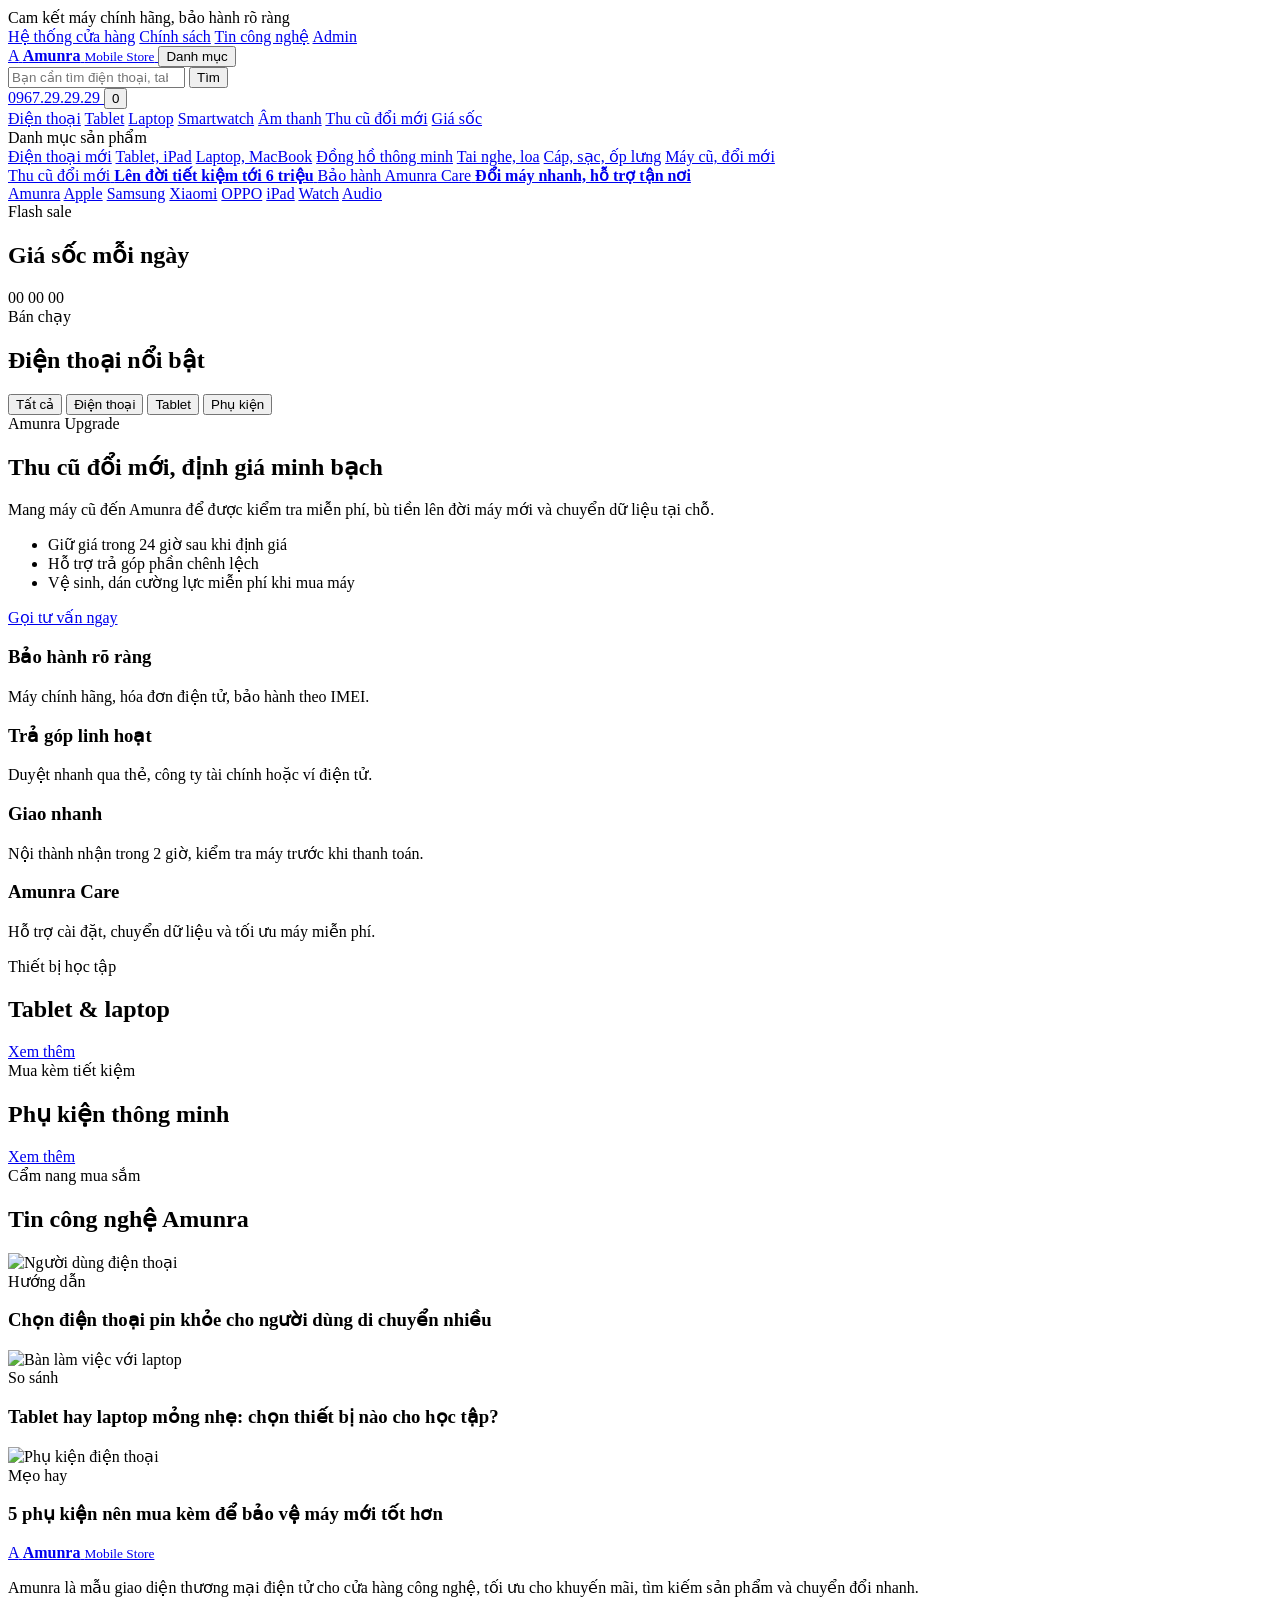
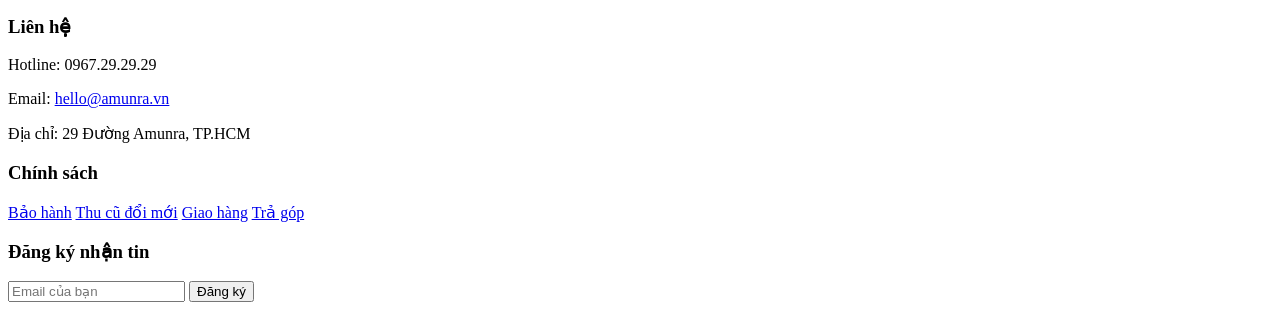
==== index.html @ 40d0ce1c "Add index.html" ====
<!doctype html>
<html lang="vi">
  <head>
    <meta charset="UTF-8" />
    <meta name="viewport" content="width=device-width, initial-scale=1.0" />
    <meta
      name="description"
      content="Amunra Mobile - website bán điện thoại, tablet, laptop, smartwatch và phụ kiện công nghệ với giao diện hiện đại."
    />
    <title>Amunra Mobile | Điện thoại, Tablet, Laptop, Phụ kiện</title>
    <link rel="stylesheet" href="./styles.css" />
    <script src="https://unpkg.com/lucide@latest/dist/umd/lucide.min.js" defer></script>
    <script src="./data.js" defer></script>
    <script src="./script.js" defer></script>
  </head>
  <body>
    <div class="top-strip">
      <div class="container top-strip__inner">
        <span data-content="topMessage">Cam kết máy chính hãng, bảo hành rõ ràng</span>
        <nav aria-label="Liên kết nhanh">
          <a href="#stores">Hệ thống cửa hàng</a>
          <a href="#policies">Chính sách</a>
          <a href="#news">Tin công nghệ</a>
          <a href="./admin.html">Admin</a>
        </nav>
      </div>
    </div>

    <header class="site-header">
      <div class="container header-main">
        <a class="brand" href="#" aria-label="Amunra Mobile">
          <span class="brand__mark">A</span>
          <span>
            <strong data-content="brandName">Amunra</strong>
            <small data-content="brandSubtitle">Mobile Store</small>
          </span>
        </a>

        <button class="category-trigger" type="button" data-menu-toggle aria-expanded="false">
          <i data-lucide="menu"></i>
          <span>Danh mục</span>
        </button>

        <form class="search" role="search">
          <i data-lucide="search"></i>
          <input
            id="siteSearch"
            type="search"
            placeholder="Bạn cần tìm điện thoại, tablet, phụ kiện..."
            autocomplete="off"
          />
          <button type="submit">Tìm</button>
        </form>

        <div class="header-actions" aria-label="Tiện ích">
          <a href="tel:0967292929" class="header-action" data-hotline-link>
            <i data-lucide="phone-call"></i>
            <span data-content="hotline">0967.29.29.29</span>
          </a>
          <button class="header-action cart-button" type="button" aria-label="Giỏ hàng">
            <i data-lucide="shopping-cart"></i>
            <span id="cartCount">0</span>
          </button>
        </div>
      </div>

      <nav class="category-nav" aria-label="Ngành hàng">
        <div class="container category-nav__inner">
          <a href="#phones">Điện thoại</a>
          <a href="#computers">Tablet</a>
          <a href="#computers">Laptop</a>
          <a href="#accessories">Smartwatch</a>
          <a href="#accessories">Âm thanh</a>
          <a href="#tradein">Thu cũ đổi mới</a>
          <a href="#deals">Giá sốc</a>
        </div>
      </nav>
    </header>

    <main>
      <section class="hero-section">
        <div class="container hero-grid">
          <aside class="category-panel" data-menu-panel>
            <div class="category-panel__title">
              <i data-lucide="layout-grid"></i>
              <span>Danh mục sản phẩm</span>
            </div>
            <a href="#phones"><i data-lucide="smartphone"></i> Điện thoại mới</a>
            <a href="#computers"><i data-lucide="tablet"></i> Tablet, iPad</a>
            <a href="#computers"><i data-lucide="laptop"></i> Laptop, MacBook</a>
            <a href="#accessories"><i data-lucide="watch"></i> Đồng hồ thông minh</a>
            <a href="#accessories"><i data-lucide="headphones"></i> Tai nghe, loa</a>
            <a href="#accessories"><i data-lucide="cable"></i> Cáp, sạc, ốp lưng</a>
            <a href="#tradein"><i data-lucide="refresh-cw"></i> Máy cũ, đổi mới</a>
          </aside>

          <section id="heroSlider" class="hero-slider" aria-label="Khuyến mãi nổi bật"></section>

          <aside class="promo-stack" aria-label="Ưu đãi phụ">
            <a class="mini-promo mini-promo--dark" href="#tradein">
              <span data-content="promoOneLabel">Thu cũ đổi mới</span>
              <strong data-content="promoOneTitle">Lên đời tiết kiệm tới 6 triệu</strong>
            </a>
            <a class="mini-promo mini-promo--light" href="#policies">
              <span data-content="promoTwoLabel">Bảo hành Amunra Care</span>
              <strong data-content="promoTwoTitle">Đổi máy nhanh, hỗ trợ tận nơi</strong>
            </a>
          </aside>
        </div>
      </section>

      <section class="container brand-row" aria-label="Thương hiệu nổi bật">
        <a href="#phones">Amunra</a>
        <a href="#phones">Apple</a>
        <a href="#phones">Samsung</a>
        <a href="#phones">Xiaomi</a>
        <a href="#phones">OPPO</a>
        <a href="#computers">iPad</a>
        <a href="#accessories">Watch</a>
        <a href="#accessories">Audio</a>
      </section>

      <section id="deals" class="container section-shell section-shell--sale">
        <div class="section-heading">
          <div>
            <span class="eyebrow">Flash sale</span>
            <h2>Giá sốc mỗi ngày</h2>
          </div>
          <div class="countdown" aria-label="Thời gian còn lại">
            <span id="hours">00</span>
            <span id="minutes">00</span>
            <span id="seconds">00</span>
          </div>
        </div>
        <div id="flashGrid" class="product-grid product-grid--sale"></div>
      </section>

      <section id="phones" class="container section-shell">
        <div class="section-heading section-heading--with-tabs">
          <div>
            <span class="eyebrow">Bán chạy</span>
            <h2>Điện thoại nổi bật</h2>
          </div>
          <div class="tabs" role="tablist" aria-label="Lọc sản phẩm">
            <button class="is-active" type="button" data-filter="all">Tất cả</button>
            <button type="button" data-filter="phone">Điện thoại</button>
            <button type="button" data-filter="tablet">Tablet</button>
            <button type="button" data-filter="accessory">Phụ kiện</button>
          </div>
        </div>
        <div id="productGrid" class="product-grid"></div>
      </section>

      <section class="container split-feature" id="tradein">
        <div class="trade-card">
          <span class="eyebrow" data-content="tradeEyebrow">Amunra Upgrade</span>
          <h2 data-content="tradeTitle">Thu cũ đổi mới, định giá minh bạch</h2>
          <p data-content="tradeDescription">
            Mang máy cũ đến Amunra để được kiểm tra miễn phí, bù tiền lên đời máy mới và
            chuyển dữ liệu tại chỗ.
          </p>
          <ul>
            <li>Giữ giá trong 24 giờ sau khi định giá</li>
            <li>Hỗ trợ trả góp phần chênh lệch</li>
            <li>Vệ sinh, dán cường lực miễn phí khi mua máy</li>
          </ul>
          <a href="tel:0967292929" class="secondary-link" data-hotline-link>Gọi tư vấn ngay</a>
        </div>
        <div class="service-grid" id="policies">
          <article>
            <i data-lucide="shield-check"></i>
            <h3>Bảo hành rõ ràng</h3>
            <p>Máy chính hãng, hóa đơn điện tử, bảo hành theo IMEI.</p>
          </article>
          <article>
            <i data-lucide="badge-percent"></i>
            <h3>Trả góp linh hoạt</h3>
            <p>Duyệt nhanh qua thẻ, công ty tài chính hoặc ví điện tử.</p>
          </article>
          <article>
            <i data-lucide="truck"></i>
            <h3>Giao nhanh</h3>
            <p>Nội thành nhận trong 2 giờ, kiểm tra máy trước khi thanh toán.</p>
          </article>
          <article>
            <i data-lucide="sparkles"></i>
            <h3>Amunra Care</h3>
            <p>Hỗ trợ cài đặt, chuyển dữ liệu và tối ưu máy miễn phí.</p>
          </article>
        </div>
      </section>

      <section class="container section-shell compact-sections">
        <article id="computers">
          <div class="section-heading">
            <div>
              <span class="eyebrow">Thiết bị học tập</span>
              <h2>Tablet & laptop</h2>
            </div>
            <a href="#phones">Xem thêm</a>
          </div>
          <div id="computerGrid" class="mini-grid"></div>
        </article>
        <article id="accessories">
          <div class="section-heading">
            <div>
              <span class="eyebrow">Mua kèm tiết kiệm</span>
              <h2>Phụ kiện thông minh</h2>
            </div>
            <a href="#phones">Xem thêm</a>
          </div>
          <div id="accessoryGrid" class="mini-grid"></div>
        </article>
      </section>

      <section id="news" class="container news-section">
        <div class="section-heading">
          <div>
            <span class="eyebrow">Cẩm nang mua sắm</span>
            <h2>Tin công nghệ Amunra</h2>
          </div>
        </div>
        <div class="news-grid">
          <article>
            <img
              src="https://images.unsplash.com/photo-1491933382434-500287f9b54b?auto=format&fit=crop&w=800&q=80"
              alt="Người dùng điện thoại"
            />
            <div>
              <span>Hướng dẫn</span>
              <h3>Chọn điện thoại pin khỏe cho người dùng di chuyển nhiều</h3>
            </div>
          </article>
          <article>
            <img
              src="https://images.unsplash.com/photo-1541807084-5c52b6b3adef?auto=format&fit=crop&w=800&q=80"
              alt="Bàn làm việc với laptop"
            />
            <div>
              <span>So sánh</span>
              <h3>Tablet hay laptop mỏng nhẹ: chọn thiết bị nào cho học tập?</h3>
            </div>
          </article>
          <article>
            <img
              src="https://images.unsplash.com/photo-1603791440384-56cd371ee9a7?auto=format&fit=crop&w=800&q=80"
              alt="Phụ kiện điện thoại"
            />
            <div>
              <span>Mẹo hay</span>
              <h3>5 phụ kiện nên mua kèm để bảo vệ máy mới tốt hơn</h3>
            </div>
          </article>
        </div>
      </section>
    </main>

    <footer class="site-footer" id="stores">
      <div class="container footer-grid">
        <div>
          <a class="brand brand--footer" href="#">
            <span class="brand__mark">A</span>
            <span>
              <strong data-content="brandName">Amunra</strong>
              <small data-content="brandSubtitle">Mobile Store</small>
            </span>
          </a>
          <p data-content="footerIntro">
            Amunra là mẫu giao diện thương mại điện tử cho cửa hàng công nghệ, tối ưu
            cho khuyến mãi, tìm kiếm sản phẩm và chuyển đổi nhanh.
          </p>
        </div>
        <div>
          <h3>Liên hệ</h3>
          <p>Hotline: <span data-content="hotline">0967.29.29.29</span></p>
          <p>Email: <a href="mailto:hello@amunra.vn" data-email-link data-content="email">hello@amunra.vn</a></p>
          <p>Địa chỉ: <span data-content="address">29 Đường Amunra, TP.HCM</span></p>
        </div>
        <div>
          <h3>Chính sách</h3>
          <a href="#policies">Bảo hành</a>
          <a href="#tradein">Thu cũ đổi mới</a>
          <a href="#policies">Giao hàng</a>
          <a href="#policies">Trả góp</a>
        </div>
        <div>
          <h3>Đăng ký nhận tin</h3>
          <form class="newsletter">
            <input type="email" placeholder="Email của bạn" aria-label="Email đăng ký" />
            <button type="submit">Đăng ký</button>
          </form>
        </div>
      </div>
    </footer>
  </body>
</html>
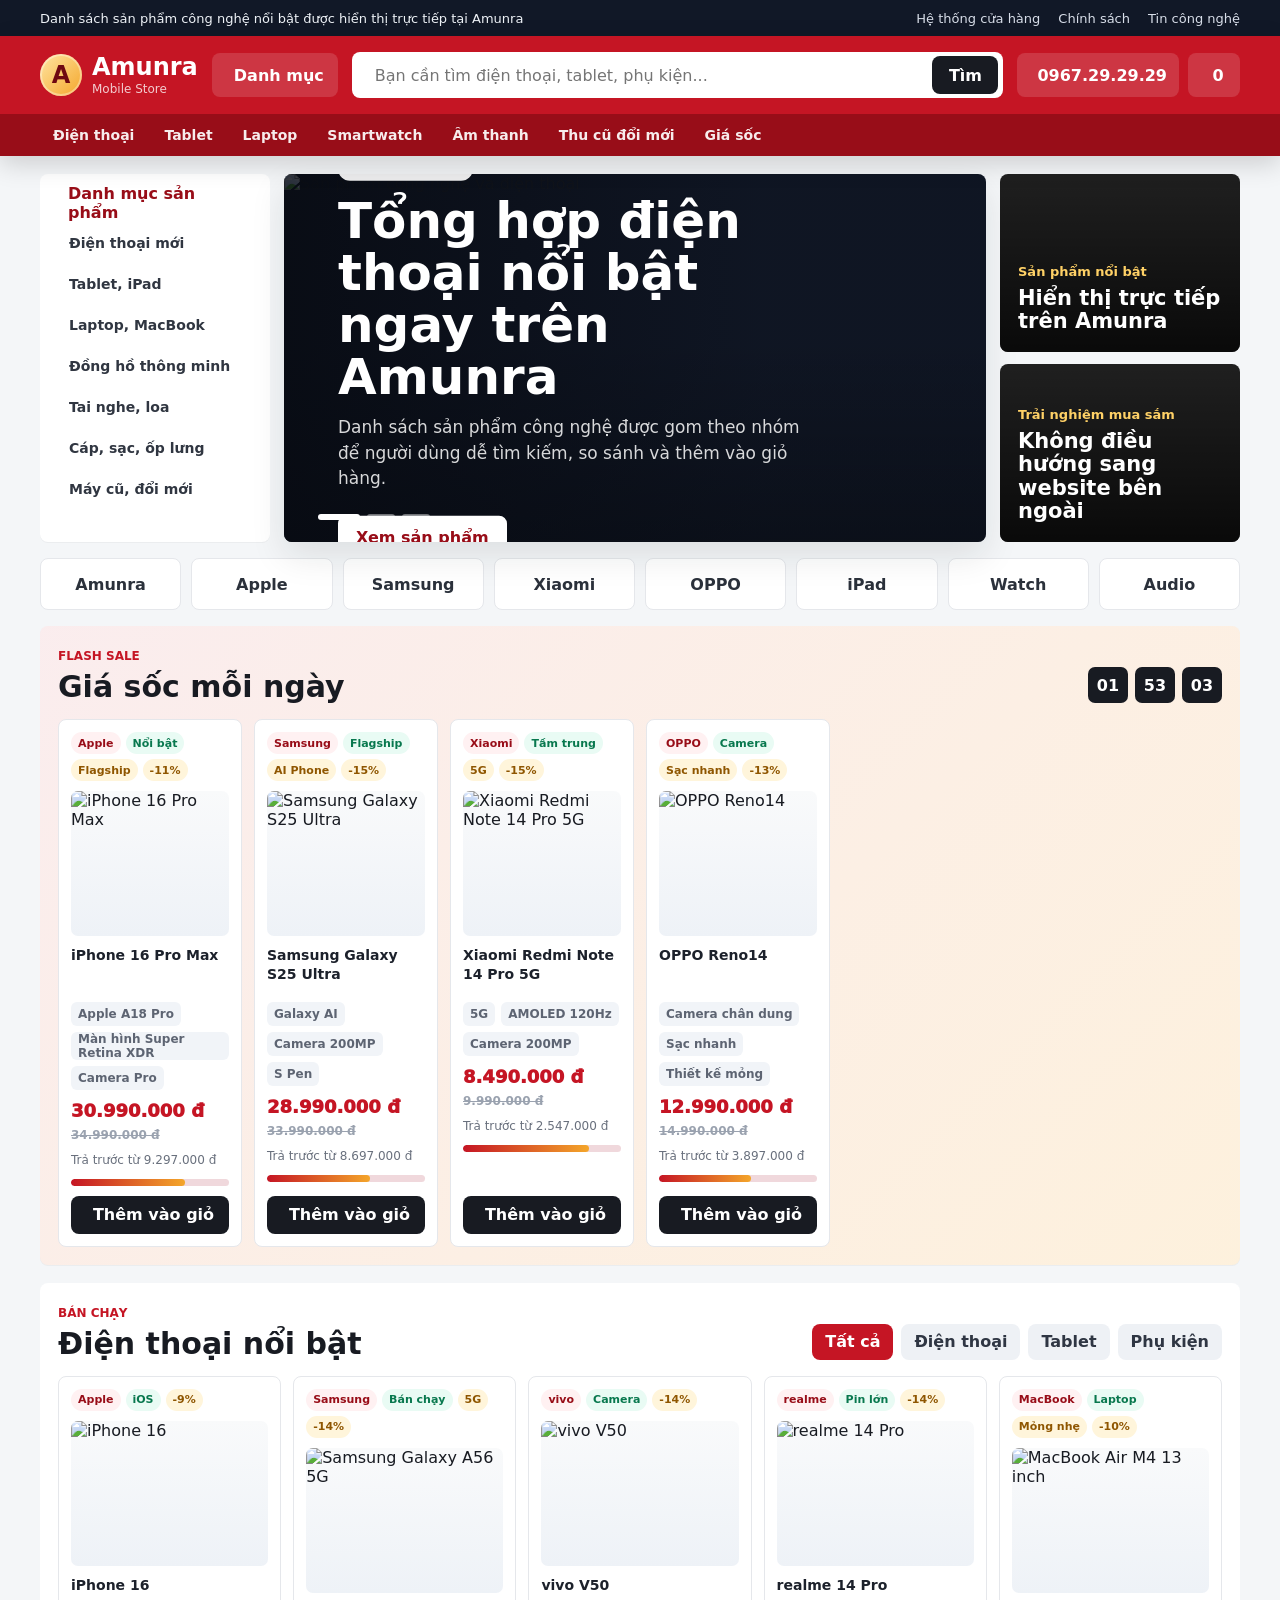
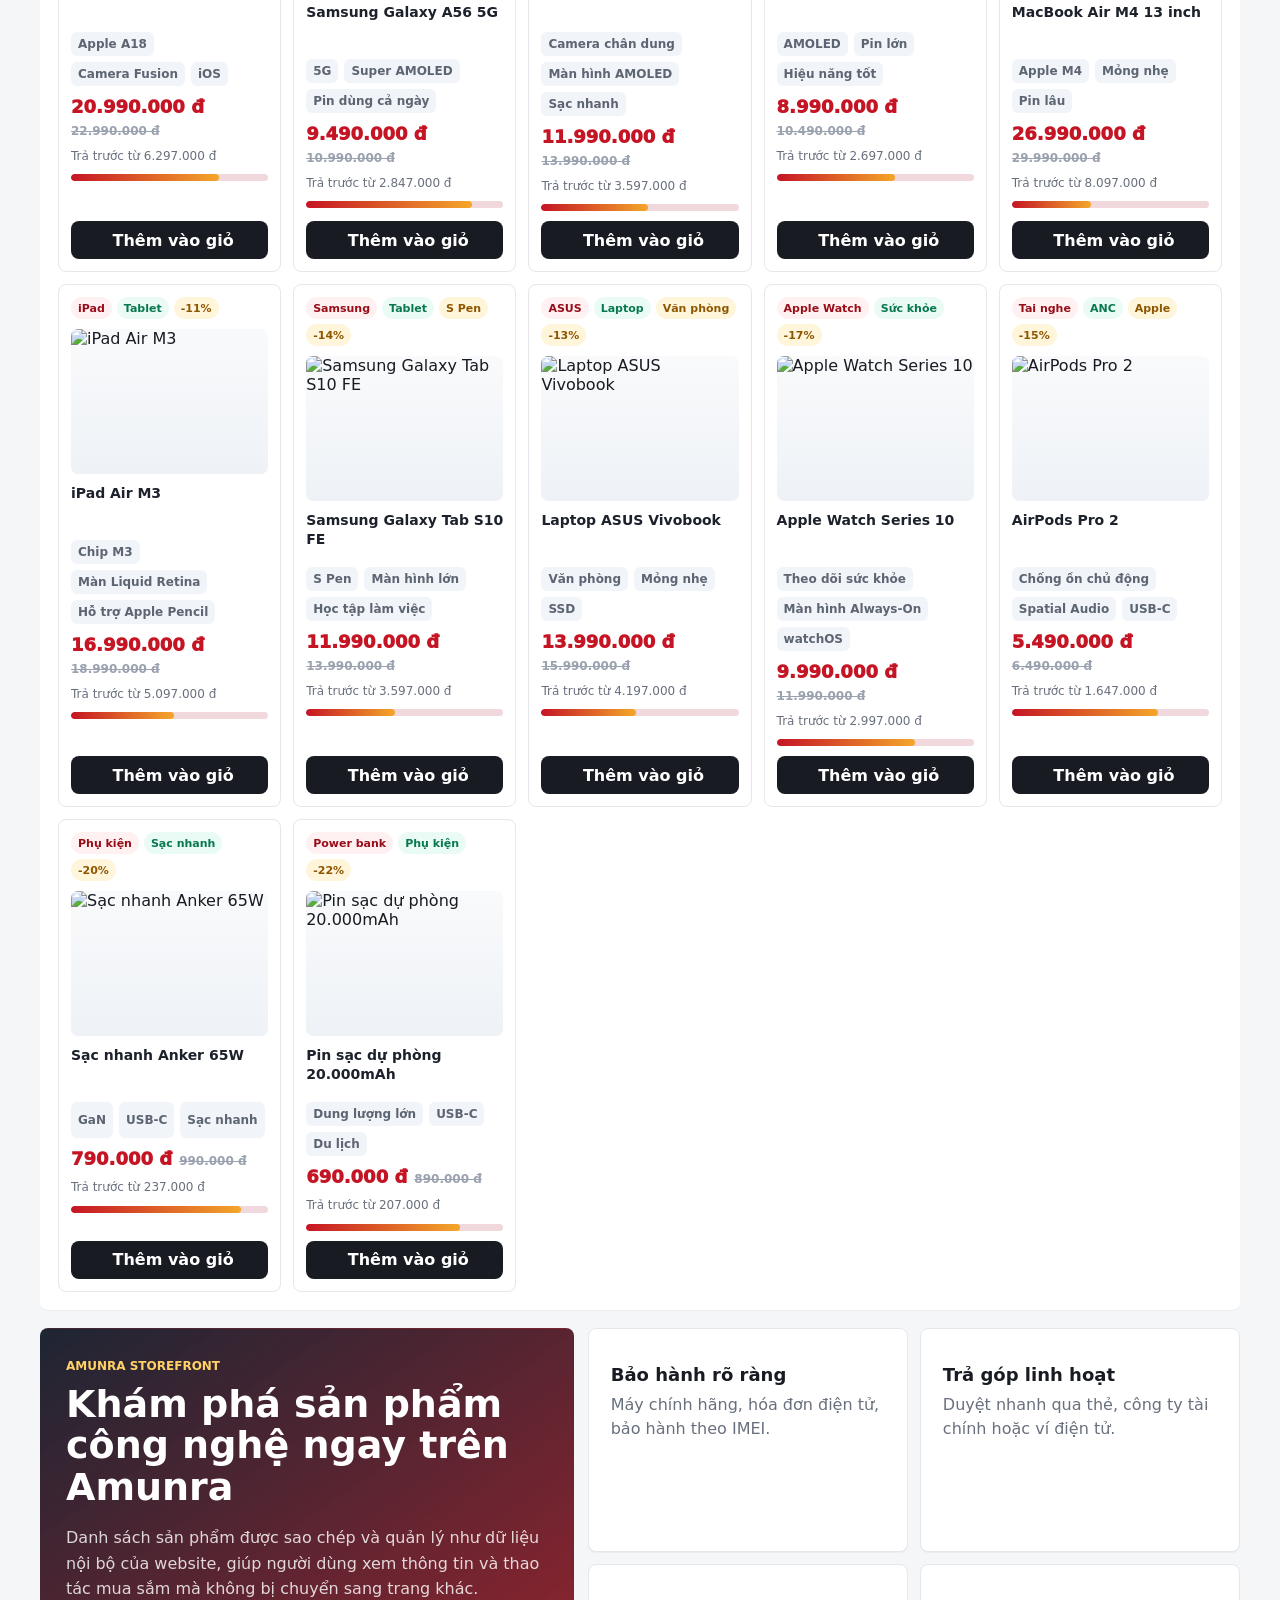
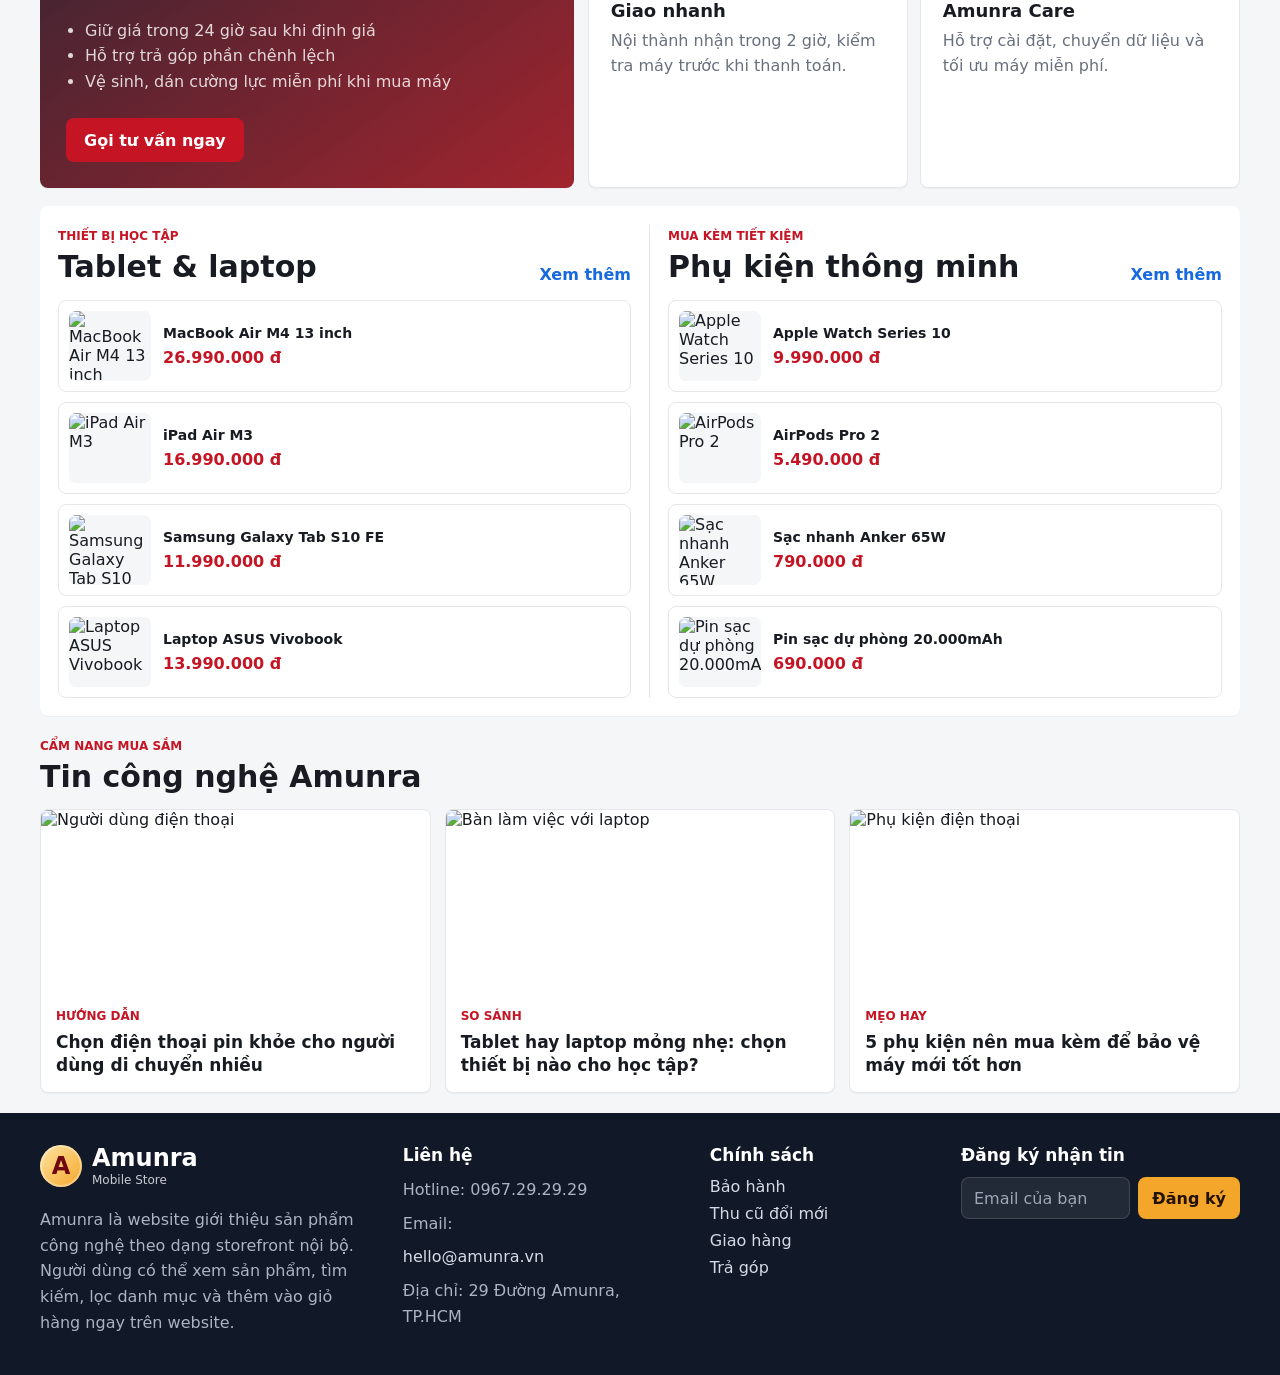
==== commit d549e012: "Remove public admin link and add CSP hardening" ====
--- a/index.html
+++ b/index.html
@@ -7,6 +7,11 @@
       name="description"
       content="Amunra Mobile - website bán điện thoại, tablet, laptop, smartwatch và phụ kiện công nghệ với giao diện hiện đại."
     />
+    <meta
+      http-equiv="Content-Security-Policy"
+      content="default-src 'self'; script-src 'self' https://unpkg.com; style-src 'self' 'unsafe-inline'; img-src 'self' https: data:; connect-src 'self'; font-src 'self'; object-src 'none'; base-uri 'self'; form-action 'self'; frame-ancestors 'none'; upgrade-insecure-requests"
+    />
+    <meta name="referrer" content="strict-origin-when-cross-origin" />
     <title>Amunra Mobile | Điện thoại, Tablet, Laptop, Phụ kiện</title>
     <link rel="stylesheet" href="./styles.css" />
     <script src="https://unpkg.com/lucide@latest/dist/umd/lucide.min.js" defer></script>
@@ -21,7 +26,6 @@
           <a href="#stores">Hệ thống cửa hàng</a>
           <a href="#policies">Chính sách</a>
           <a href="#news">Tin công nghệ</a>
-          <a href="./admin.html">Admin</a>
         </nav>
       </div>
     </div>
--- a/styles.css
+++ b/styles.css
@@ -0,0 +1,1180 @@
+:root {
+  color-scheme: light;
+  --ruby: #c51524;
+  --ruby-dark: #980d18;
+  --ink: #181b22;
+  --muted: #69707d;
+  --line: #e5e7eb;
+  --paper: #ffffff;
+  --soft: #f4f6f8;
+  --amber: #f4a62a;
+  --green: #0f9f6e;
+  --blue: #1769e0;
+  --radius: 8px;
+  --shadow: 0 14px 35px rgba(24, 27, 34, 0.1);
+}
+
+* {
+  box-sizing: border-box;
+}
+
+html {
+  scroll-behavior: smooth;
+}
+
+body {
+  margin: 0;
+  font-family: Inter, ui-sans-serif, system-ui, -apple-system, BlinkMacSystemFont, "Segoe UI", sans-serif;
+  background: var(--soft);
+  color: var(--ink);
+}
+
+body.menu-open {
+  overflow: hidden;
+}
+
+a {
+  color: inherit;
+  text-decoration: none;
+}
+
+button,
+input {
+  font: inherit;
+}
+
+button {
+  cursor: pointer;
+}
+
+img {
+  display: block;
+  max-width: 100%;
+}
+
+.container {
+  width: min(1200px, calc(100% - 32px));
+  margin: 0 auto;
+}
+
+.top-strip {
+  background: #111827;
+  color: #eef2f7;
+  font-size: 13px;
+}
+
+.top-strip__inner {
+  min-height: 36px;
+  display: flex;
+  align-items: center;
+  justify-content: space-between;
+  gap: 18px;
+}
+
+.top-strip nav {
+  display: flex;
+  gap: 18px;
+  white-space: nowrap;
+}
+
+.top-strip a {
+  color: #d7dde8;
+}
+
+.site-header {
+  position: sticky;
+  top: 0;
+  z-index: 50;
+  background: var(--ruby);
+  box-shadow: 0 8px 24px rgba(0, 0, 0, 0.16);
+}
+
+.header-main {
+  min-height: 78px;
+  display: grid;
+  grid-template-columns: auto auto minmax(240px, 1fr) auto;
+  align-items: center;
+  gap: 14px;
+}
+
+.brand {
+  display: inline-flex;
+  align-items: center;
+  gap: 10px;
+  color: #fff;
+  min-width: 150px;
+}
+
+.brand__mark {
+  width: 42px;
+  height: 42px;
+  display: inline-grid;
+  place-items: center;
+  border-radius: 50%;
+  background: linear-gradient(135deg, #ffe5a3, #f4a62a);
+  color: #6f0811;
+  font-weight: 900;
+  font-size: 24px;
+  box-shadow: inset 0 0 0 2px rgba(255, 255, 255, 0.35);
+}
+
+.brand strong,
+.brand small {
+  display: block;
+  line-height: 1.05;
+}
+
+.brand strong {
+  font-size: 24px;
+  letter-spacing: 0;
+}
+
+.brand small {
+  margin-top: 3px;
+  color: rgba(255, 255, 255, 0.78);
+  font-size: 12px;
+}
+
+.category-trigger,
+.header-action,
+.search button,
+.tabs button,
+.product-card__action,
+.primary-link,
+.secondary-link,
+.newsletter button {
+  border: 0;
+  border-radius: var(--radius);
+}
+
+.category-trigger {
+  height: 44px;
+  padding: 0 14px;
+  display: inline-flex;
+  align-items: center;
+  gap: 8px;
+  background: rgba(255, 255, 255, 0.14);
+  color: #fff;
+  font-weight: 700;
+}
+
+.category-trigger svg,
+.header-action svg,
+.search svg,
+.category-panel svg,
+.service-grid svg {
+  width: 19px;
+  height: 19px;
+}
+
+.search {
+  height: 46px;
+  display: grid;
+  grid-template-columns: auto 1fr auto;
+  align-items: center;
+  gap: 8px;
+  background: #fff;
+  border-radius: var(--radius);
+  padding: 4px 5px 4px 13px;
+}
+
+.search svg {
+  color: var(--muted);
+}
+
+.search input {
+  width: 100%;
+  min-width: 0;
+  border: 0;
+  outline: 0;
+  color: var(--ink);
+}
+
+.search button {
+  height: 38px;
+  min-width: 66px;
+  padding: 0 14px;
+  background: var(--ink);
+  color: #fff;
+  font-weight: 700;
+}
+
+.header-actions {
+  display: flex;
+  align-items: center;
+  gap: 9px;
+}
+
+.header-action {
+  min-height: 44px;
+  padding: 0 12px;
+  display: inline-flex;
+  align-items: center;
+  justify-content: center;
+  gap: 8px;
+  background: rgba(255, 255, 255, 0.14);
+  color: #fff;
+  font-weight: 700;
+}
+
+.cart-button {
+  min-width: 52px;
+}
+
+.category-nav {
+  background: var(--ruby-dark);
+  color: #fff;
+}
+
+.category-nav__inner {
+  min-height: 42px;
+  display: flex;
+  align-items: center;
+  gap: 4px;
+  overflow-x: auto;
+  scrollbar-width: none;
+}
+
+.category-nav__inner::-webkit-scrollbar {
+  display: none;
+}
+
+.category-nav a {
+  display: inline-flex;
+  align-items: center;
+  min-height: 34px;
+  padding: 0 13px;
+  border-radius: 999px;
+  color: rgba(255, 255, 255, 0.92);
+  white-space: nowrap;
+  font-weight: 650;
+  font-size: 14px;
+}
+
+.category-nav a:hover {
+  background: rgba(255, 255, 255, 0.12);
+}
+
+.hero-section {
+  padding: 18px 0 16px;
+}
+
+.hero-grid {
+  display: grid;
+  grid-template-columns: 230px minmax(0, 1fr) 240px;
+  gap: 14px;
+  align-items: stretch;
+}
+
+.category-panel,
+.promo-stack,
+.section-shell,
+.trade-card,
+.service-grid article,
+.news-grid article {
+  border-radius: var(--radius);
+  background: var(--paper);
+  box-shadow: 0 1px 0 rgba(24, 27, 34, 0.04);
+}
+
+.category-panel {
+  padding: 10px;
+}
+
+.category-panel__title {
+  display: flex;
+  align-items: center;
+  gap: 8px;
+  height: 38px;
+  padding: 0 10px;
+  font-weight: 800;
+  color: var(--ruby-dark);
+}
+
+.category-panel a {
+  min-height: 41px;
+  display: flex;
+  align-items: center;
+  gap: 9px;
+  padding: 0 10px;
+  border-radius: 7px;
+  color: #303641;
+  font-weight: 650;
+  font-size: 14px;
+}
+
+.category-panel a:hover {
+  background: #fff1f2;
+  color: var(--ruby-dark);
+}
+
+.hero-slider {
+  position: relative;
+  min-height: 368px;
+  overflow: hidden;
+  border-radius: var(--radius);
+  background: #111827;
+  box-shadow: var(--shadow);
+}
+
+.hero-slide {
+  position: absolute;
+  inset: 0;
+  opacity: 0;
+  transition: opacity 0.45s ease;
+}
+
+.hero-slide.is-active {
+  opacity: 1;
+}
+
+.hero-slide::after {
+  position: absolute;
+  inset: 0;
+  content: "";
+  background:
+    linear-gradient(90deg, rgba(7, 10, 17, 0.82), rgba(7, 10, 17, 0.18) 68%),
+    linear-gradient(0deg, rgba(0, 0, 0, 0.3), transparent 55%);
+}
+
+.hero-slide img {
+  width: 100%;
+  height: 100%;
+  object-fit: cover;
+}
+
+.hero-copy {
+  position: absolute;
+  z-index: 1;
+  left: clamp(22px, 5vw, 54px);
+  top: 50%;
+  transform: translateY(-50%);
+  max-width: 470px;
+  color: #fff;
+}
+
+.hero-copy span,
+.eyebrow {
+  display: inline-flex;
+  align-items: center;
+  min-height: 24px;
+  color: var(--ruby);
+  font-size: 12px;
+  font-weight: 900;
+  letter-spacing: 0;
+  text-transform: uppercase;
+}
+
+.hero-copy span {
+  padding: 0 10px;
+  border-radius: 999px;
+  background: rgba(255, 255, 255, 0.92);
+}
+
+.hero-copy h1,
+.hero-copy h2 {
+  margin: 14px 0 12px;
+  font-size: clamp(30px, 4.3vw, 50px);
+  line-height: 1.04;
+  letter-spacing: 0;
+}
+
+.hero-copy p {
+  margin: 0 0 24px;
+  color: rgba(255, 255, 255, 0.84);
+  font-size: 17px;
+  line-height: 1.5;
+}
+
+.primary-link,
+.secondary-link {
+  min-height: 44px;
+  display: inline-flex;
+  align-items: center;
+  justify-content: center;
+  padding: 0 18px;
+  font-weight: 800;
+}
+
+.primary-link {
+  background: #fff;
+  color: var(--ruby-dark);
+}
+
+.secondary-link {
+  background: var(--ruby);
+  color: #fff;
+}
+
+.slider-dots {
+  position: absolute;
+  z-index: 3;
+  left: 34px;
+  bottom: 22px;
+  display: flex;
+  gap: 7px;
+}
+
+.slider-dots button {
+  width: 28px;
+  height: 6px;
+  padding: 0;
+  border: 0;
+  border-radius: 999px;
+  background: rgba(255, 255, 255, 0.42);
+}
+
+.slider-dots button.is-active {
+  width: 42px;
+  background: #fff;
+}
+
+.promo-stack {
+  display: grid;
+  gap: 12px;
+  background: transparent;
+  box-shadow: none;
+}
+
+.mini-promo {
+  min-height: 178px;
+  display: flex;
+  flex-direction: column;
+  justify-content: flex-end;
+  gap: 8px;
+  padding: 18px;
+  border-radius: var(--radius);
+  overflow: hidden;
+  position: relative;
+  color: #fff;
+  background: #222;
+}
+
+.mini-promo::before {
+  position: absolute;
+  inset: 0;
+  content: "";
+  background-size: cover;
+  background-position: center;
+  transform: scale(1.03);
+  transition: transform 0.35s ease;
+}
+
+.mini-promo:hover::before {
+  transform: scale(1.08);
+}
+
+.mini-promo::after {
+  position: absolute;
+  inset: 0;
+  content: "";
+  background: linear-gradient(0deg, rgba(0, 0, 0, 0.72), rgba(0, 0, 0, 0.08));
+}
+
+.mini-promo--dark::before {
+  background-image: url("https://images.unsplash.com/photo-1598327105666-5b89351aff97?auto=format&fit=crop&w=800&q=80");
+}
+
+.mini-promo--light::before {
+  background-image: url("https://images.unsplash.com/photo-1512428559087-560fa5ceab42?auto=format&fit=crop&w=800&q=80");
+}
+
+.mini-promo span,
+.mini-promo strong {
+  position: relative;
+  z-index: 1;
+}
+
+.mini-promo span {
+  color: #ffd166;
+  font-size: 13px;
+  font-weight: 800;
+}
+
+.mini-promo strong {
+  font-size: 21px;
+  line-height: 1.12;
+}
+
+.brand-row {
+  display: grid;
+  grid-template-columns: repeat(8, minmax(0, 1fr));
+  gap: 10px;
+  margin-bottom: 16px;
+}
+
+.brand-row a {
+  min-height: 52px;
+  display: grid;
+  place-items: center;
+  border: 1px solid var(--line);
+  border-radius: var(--radius);
+  background: #fff;
+  font-weight: 900;
+  color: #2b313b;
+}
+
+.section-shell {
+  padding: 18px;
+  margin-bottom: 18px;
+}
+
+.section-shell--sale {
+  background:
+    linear-gradient(135deg, rgba(197, 21, 36, 0.08), rgba(244, 166, 42, 0.16)),
+    #fff;
+}
+
+.section-heading {
+  display: flex;
+  align-items: end;
+  justify-content: space-between;
+  gap: 18px;
+  margin-bottom: 16px;
+}
+
+.section-heading h2 {
+  margin: 3px 0 0;
+  font-size: clamp(22px, 3vw, 30px);
+  line-height: 1.08;
+  letter-spacing: 0;
+}
+
+.section-heading a {
+  color: var(--blue);
+  font-weight: 800;
+}
+
+.countdown {
+  display: flex;
+  align-items: center;
+  gap: 7px;
+}
+
+.countdown span {
+  min-width: 40px;
+  min-height: 36px;
+  display: grid;
+  place-items: center;
+  border-radius: 7px;
+  background: var(--ink);
+  color: #fff;
+  font-weight: 900;
+}
+
+.tabs {
+  display: flex;
+  gap: 8px;
+  flex-wrap: wrap;
+  justify-content: flex-end;
+}
+
+.tabs button {
+  min-height: 36px;
+  padding: 0 13px;
+  background: #eef1f5;
+  color: #2f3643;
+  font-weight: 750;
+}
+
+.tabs button.is-active {
+  background: var(--ruby);
+  color: #fff;
+}
+
+.product-grid {
+  display: grid;
+  grid-template-columns: repeat(5, minmax(0, 1fr));
+  gap: 12px;
+}
+
+.product-grid--sale {
+  grid-template-columns: repeat(6, minmax(0, 1fr));
+}
+
+.product-card {
+  position: relative;
+  min-height: 100%;
+  padding: 12px;
+  display: flex;
+  flex-direction: column;
+  gap: 10px;
+  border: 1px solid var(--line);
+  border-radius: var(--radius);
+  background: #fff;
+  transition: transform 0.2s ease, box-shadow 0.2s ease, border-color 0.2s ease;
+}
+
+.product-card:hover {
+  transform: translateY(-2px);
+  border-color: rgba(197, 21, 36, 0.28);
+  box-shadow: 0 14px 28px rgba(24, 27, 34, 0.09);
+}
+
+.product-card__badges {
+  min-height: 22px;
+  display: flex;
+  gap: 5px;
+  flex-wrap: wrap;
+}
+
+.badge {
+  min-height: 22px;
+  display: inline-flex;
+  align-items: center;
+  padding: 0 7px;
+  border-radius: 999px;
+  background: #fff1f2;
+  color: var(--ruby-dark);
+  font-size: 11px;
+  font-weight: 900;
+}
+
+.badge--green {
+  background: #e9fbf4;
+  color: #08784e;
+}
+
+.badge--amber {
+  background: #fff5db;
+  color: #8f5600;
+}
+
+.product-card__image {
+  height: 145px;
+  display: grid;
+  place-items: center;
+  border-radius: 7px;
+  background: linear-gradient(180deg, #f9fafb, #eef2f7);
+  overflow: hidden;
+}
+
+.product-card__image img {
+  width: 100%;
+  height: 100%;
+  object-fit: cover;
+  mix-blend-mode: multiply;
+}
+
+.product-card__image img[src*="unsplash"] {
+  mix-blend-mode: normal;
+}
+
+.product-card h3 {
+  min-height: 46px;
+  margin: 0;
+  color: #1c212b;
+  font-size: 14px;
+  line-height: 1.32;
+}
+
+.product-card__specs {
+  min-height: 36px;
+  display: flex;
+  gap: 6px;
+  flex-wrap: wrap;
+}
+
+.product-card__specs span {
+  min-height: 24px;
+  display: inline-flex;
+  align-items: center;
+  padding: 0 7px;
+  border-radius: 6px;
+  background: #f1f4f8;
+  color: #5d6472;
+  font-size: 12px;
+  font-weight: 650;
+}
+
+.price-row {
+  display: flex;
+  align-items: baseline;
+  gap: 7px;
+  flex-wrap: wrap;
+}
+
+.price {
+  color: var(--ruby);
+  font-size: 18px;
+  font-weight: 950;
+}
+
+.old-price {
+  color: #9aa2af;
+  font-size: 12px;
+  font-weight: 750;
+  text-decoration: line-through;
+}
+
+.installment {
+  color: var(--muted);
+  font-size: 12px;
+  line-height: 1.35;
+}
+
+.stock-line {
+  height: 7px;
+  overflow: hidden;
+  border-radius: 999px;
+  background: #f0d8dc;
+}
+
+.stock-line span {
+  display: block;
+  height: 100%;
+  border-radius: inherit;
+  background: linear-gradient(90deg, var(--ruby), var(--amber));
+}
+
+.product-card__action {
+  min-height: 38px;
+  margin-top: auto;
+  display: inline-flex;
+  align-items: center;
+  justify-content: center;
+  gap: 7px;
+  background: var(--ink);
+  color: #fff;
+  font-weight: 800;
+}
+
+.empty-state {
+  grid-column: 1 / -1;
+  margin: 0;
+  padding: 28px;
+  border: 1px dashed #c8ced8;
+  border-radius: var(--radius);
+  color: var(--muted);
+  text-align: center;
+  background: #f9fafb;
+}
+
+.split-feature {
+  display: grid;
+  grid-template-columns: 0.9fr 1.1fr;
+  gap: 14px;
+  margin-bottom: 18px;
+}
+
+.trade-card {
+  padding: 26px;
+  background:
+    linear-gradient(145deg, rgba(17, 24, 39, 0.94), rgba(152, 13, 24, 0.9)),
+    url("https://images.unsplash.com/photo-1603791440384-56cd371ee9a7?auto=format&fit=crop&w=1000&q=80");
+  background-size: cover;
+  background-position: center;
+  color: #fff;
+  min-height: 350px;
+}
+
+.trade-card .eyebrow {
+  color: #ffd166;
+}
+
+.trade-card h2 {
+  margin: 6px 0 12px;
+  font-size: clamp(25px, 3.2vw, 38px);
+  line-height: 1.1;
+}
+
+.trade-card p,
+.trade-card li {
+  color: rgba(255, 255, 255, 0.82);
+  line-height: 1.6;
+}
+
+.trade-card ul {
+  margin: 16px 0 24px;
+  padding-left: 19px;
+}
+
+.service-grid {
+  display: grid;
+  grid-template-columns: repeat(2, minmax(0, 1fr));
+  gap: 12px;
+  background: transparent;
+  box-shadow: none;
+}
+
+.service-grid article {
+  padding: 22px;
+  border: 1px solid var(--line);
+}
+
+.service-grid svg {
+  color: var(--ruby);
+}
+
+.service-grid h3 {
+  margin: 13px 0 8px;
+  font-size: 18px;
+}
+
+.service-grid p {
+  margin: 0;
+  color: var(--muted);
+  line-height: 1.55;
+}
+
+.compact-sections {
+  display: grid;
+  grid-template-columns: repeat(2, minmax(0, 1fr));
+  gap: 18px;
+}
+
+.compact-sections > article + article {
+  border-left: 1px solid var(--line);
+  padding-left: 18px;
+}
+
+.mini-grid {
+  display: grid;
+  gap: 10px;
+}
+
+.mini-product {
+  display: grid;
+  grid-template-columns: 82px 1fr;
+  align-items: center;
+  gap: 12px;
+  padding: 10px;
+  border: 1px solid var(--line);
+  border-radius: var(--radius);
+}
+
+.mini-product img {
+  width: 82px;
+  height: 70px;
+  object-fit: cover;
+  border-radius: 7px;
+  background: #f5f6f8;
+}
+
+.mini-product h3 {
+  margin: 0 0 6px;
+  font-size: 14px;
+  line-height: 1.25;
+}
+
+.mini-product strong {
+  color: var(--ruby);
+}
+
+.news-section {
+  margin-bottom: 20px;
+}
+
+.news-grid {
+  display: grid;
+  grid-template-columns: repeat(3, minmax(0, 1fr));
+  gap: 14px;
+}
+
+.news-grid article {
+  overflow: hidden;
+  border: 1px solid var(--line);
+}
+
+.news-grid img {
+  width: 100%;
+  height: 180px;
+  object-fit: cover;
+}
+
+.news-grid div {
+  padding: 15px;
+}
+
+.news-grid span {
+  color: var(--ruby);
+  font-size: 12px;
+  font-weight: 900;
+  text-transform: uppercase;
+}
+
+.news-grid h3 {
+  margin: 7px 0 0;
+  font-size: 17px;
+  line-height: 1.35;
+}
+
+.site-footer {
+  padding: 32px 0;
+  background: #111827;
+  color: #d5dbe6;
+}
+
+.footer-grid {
+  display: grid;
+  grid-template-columns: 1.2fr 1fr 0.8fr 1fr;
+  gap: 28px;
+}
+
+.brand--footer {
+  margin-bottom: 12px;
+}
+
+.site-footer p {
+  margin: 8px 0;
+  color: #abb4c3;
+  line-height: 1.6;
+}
+
+.site-footer h3 {
+  margin: 0 0 12px;
+  color: #fff;
+  font-size: 17px;
+}
+
+.site-footer a:not(.brand) {
+  display: block;
+  margin: 8px 0;
+  color: #d5dbe6;
+}
+
+.newsletter {
+  display: grid;
+  grid-template-columns: 1fr auto;
+  gap: 8px;
+}
+
+.newsletter input {
+  min-width: 0;
+  height: 42px;
+  border: 1px solid rgba(255, 255, 255, 0.14);
+  border-radius: var(--radius);
+  padding: 0 12px;
+  background: rgba(255, 255, 255, 0.08);
+  color: #fff;
+  outline: 0;
+}
+
+.newsletter input::placeholder {
+  color: #9ca7b8;
+}
+
+.newsletter button {
+  min-height: 42px;
+  padding: 0 14px;
+  background: var(--amber);
+  color: #241200;
+  font-weight: 900;
+}
+
+@media (max-width: 1100px) {
+  .header-main {
+    grid-template-columns: auto auto 1fr;
+    padding: 10px 0;
+  }
+
+  .header-actions {
+    grid-column: 3;
+    grid-row: 1;
+    justify-content: end;
+  }
+
+  .search {
+    grid-column: 1 / -1;
+    grid-row: 2;
+  }
+
+  .hero-grid {
+    grid-template-columns: 210px 1fr;
+  }
+
+  .promo-stack {
+    grid-column: 1 / -1;
+    grid-template-columns: repeat(2, minmax(0, 1fr));
+  }
+
+  .product-grid,
+  .product-grid--sale {
+    grid-template-columns: repeat(4, minmax(0, 1fr));
+  }
+
+  .brand-row {
+    grid-template-columns: repeat(4, minmax(0, 1fr));
+  }
+}
+
+@media (max-width: 820px) {
+  .container {
+    width: min(100% - 24px, 1200px);
+  }
+
+  .top-strip__inner {
+    justify-content: center;
+  }
+
+  .top-strip nav {
+    display: none;
+  }
+
+  .header-main {
+    grid-template-columns: 1fr auto auto;
+    min-height: auto;
+    padding: 10px 0;
+  }
+
+  .brand {
+    min-width: 0;
+  }
+
+  .brand small {
+    display: none;
+  }
+
+  .brand strong {
+    font-size: 21px;
+  }
+
+  .category-trigger span,
+  .header-action span:not(#cartCount) {
+    display: none;
+  }
+
+  .search {
+    grid-column: 1 / -1;
+    grid-row: 2;
+  }
+
+  .header-actions {
+    grid-column: auto;
+    grid-row: auto;
+  }
+
+  .category-nav {
+    display: none;
+  }
+
+  .hero-grid {
+    grid-template-columns: 1fr;
+  }
+
+  .category-panel {
+    position: fixed;
+    z-index: 80;
+    top: 0;
+    bottom: 0;
+    left: 0;
+    width: min(320px, 88vw);
+    border-radius: 0;
+    transform: translateX(-105%);
+    transition: transform 0.25s ease;
+    box-shadow: 24px 0 60px rgba(0, 0, 0, 0.22);
+    padding-top: 18px;
+  }
+
+  body.menu-open .category-panel {
+    transform: translateX(0);
+  }
+
+  .hero-slider {
+    min-height: 410px;
+  }
+
+  .hero-copy {
+    left: 20px;
+    right: 20px;
+    max-width: none;
+  }
+
+  .slider-dots {
+    left: 20px;
+  }
+
+  .product-grid,
+  .product-grid--sale {
+    grid-template-columns: repeat(2, minmax(0, 1fr));
+  }
+
+  .section-heading,
+  .section-heading--with-tabs {
+    align-items: start;
+    flex-direction: column;
+  }
+
+  .tabs {
+    justify-content: start;
+  }
+
+  .split-feature,
+  .compact-sections,
+  .news-grid,
+  .footer-grid {
+    grid-template-columns: 1fr;
+  }
+
+  .compact-sections > article + article {
+    border-left: 0;
+    border-top: 1px solid var(--line);
+    padding-left: 0;
+    padding-top: 18px;
+  }
+}
+
+@media (max-width: 540px) {
+  .header-action {
+    min-width: 42px;
+    padding: 0 10px;
+  }
+
+  .category-trigger {
+    width: 42px;
+    padding: 0;
+    justify-content: center;
+  }
+
+  .search {
+    grid-template-columns: auto 1fr;
+  }
+
+  .search button {
+    display: none;
+  }
+
+  .hero-slider {
+    min-height: 360px;
+  }
+
+  .hero-copy h1,
+  .hero-copy h2 {
+    font-size: 31px;
+  }
+
+  .hero-copy p {
+    font-size: 15px;
+  }
+
+  .promo-stack,
+  .service-grid,
+  .brand-row {
+    grid-template-columns: 1fr 1fr;
+  }
+
+  .product-grid,
+  .product-grid--sale {
+    gap: 8px;
+  }
+
+  .product-card {
+    padding: 9px;
+  }
+
+  .product-card__image {
+    height: 120px;
+  }
+
+  .product-card h3 {
+    font-size: 13px;
+  }
+
+  .price {
+    font-size: 16px;
+  }
+
+  .newsletter {
+    grid-template-columns: 1fr;
+  }
+}
